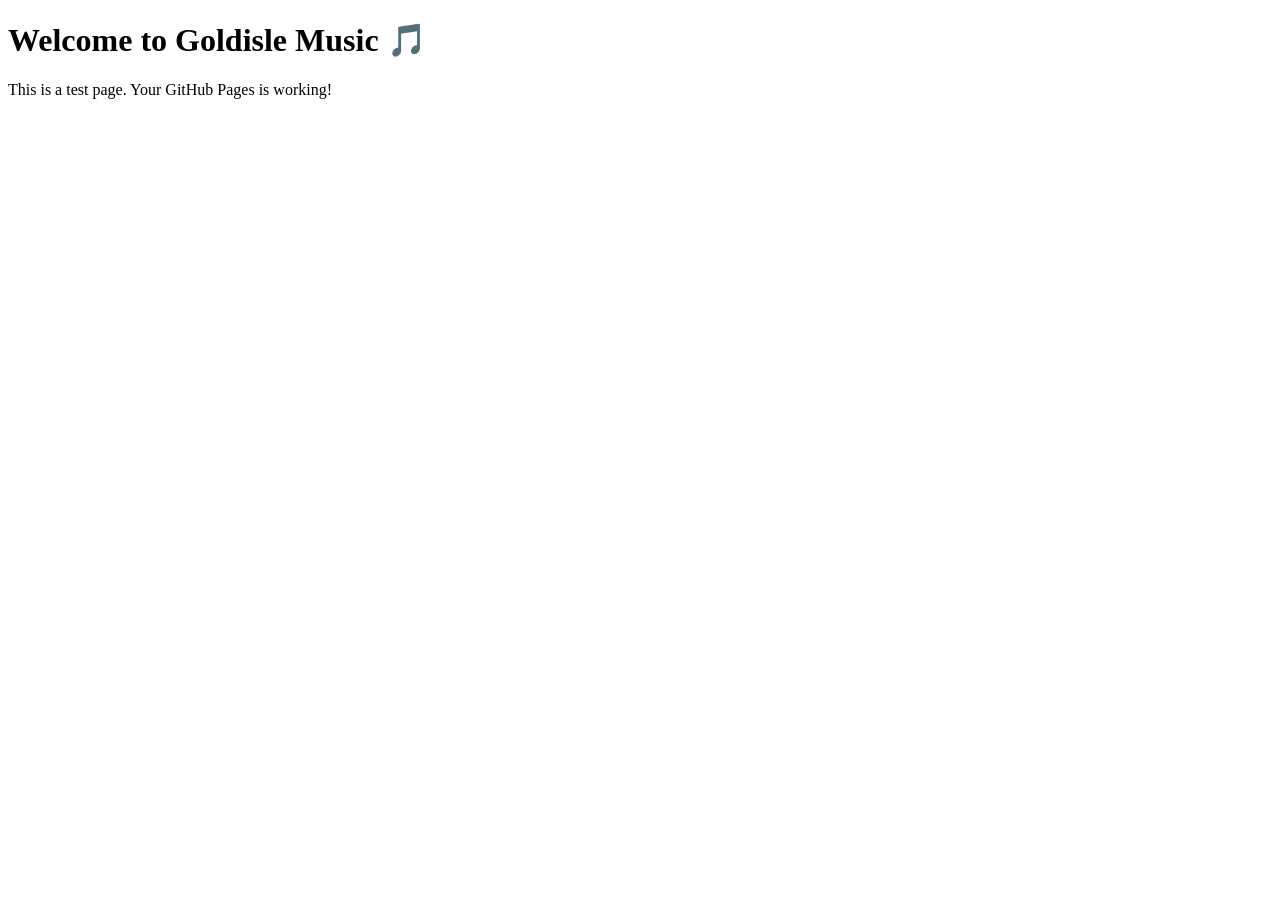
==== index.html @ 0a519125 "Create index.html" ====
<!DOCTYPE html>
<html>
<head>
  <meta charset="utf-8">
  <title>Goldisle Music</title>
</head>
<body>
  <h1>Welcome to Goldisle Music 🎵</h1>
  <p>This is a test page. Your GitHub Pages is working!</p>
</body>
</html>
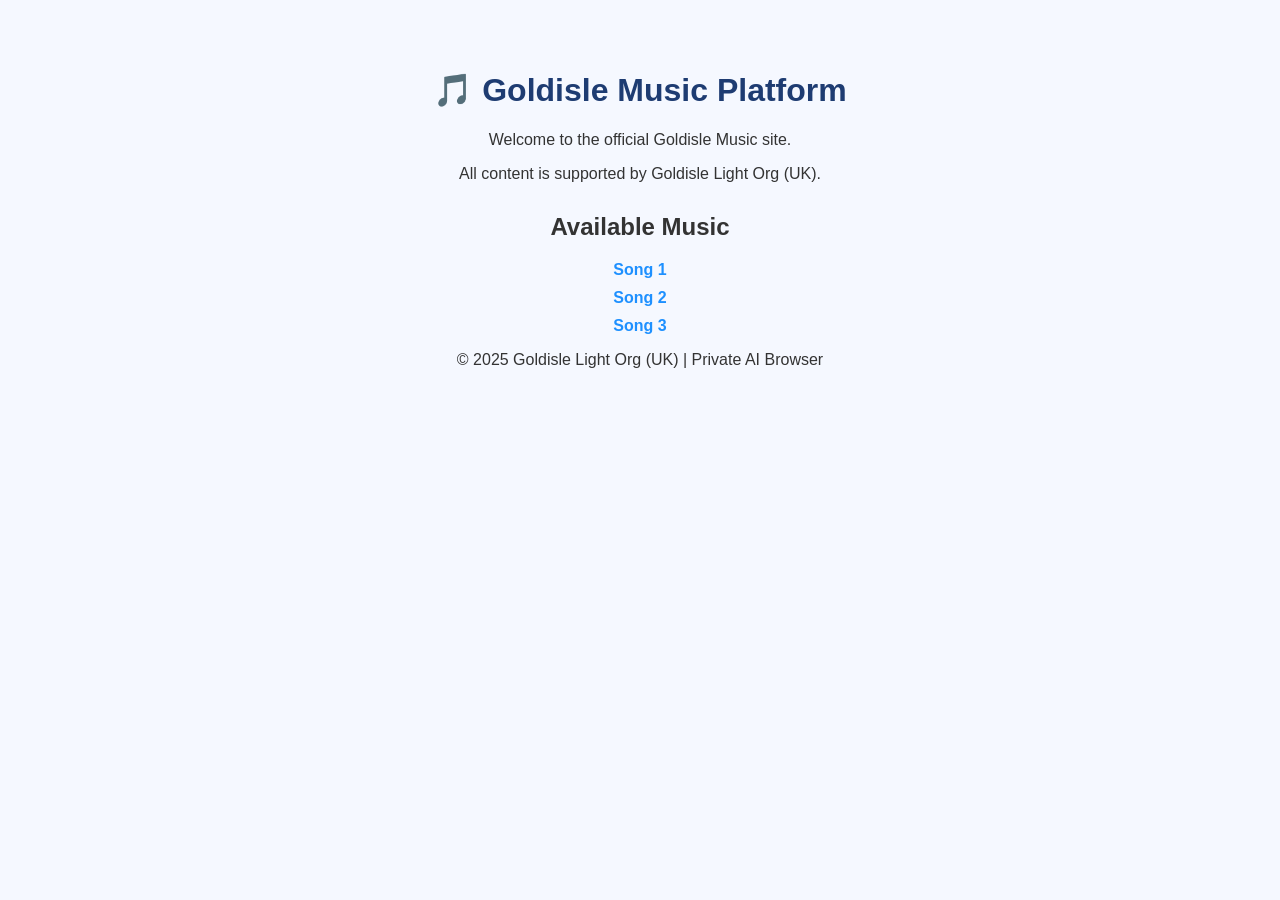
==== commit 02842e30: "Add files via upload" ====
--- a/index.html
+++ b/index.html
@@ -1,11 +1,52 @@
-<!DOCTYPE html>
-<html>
-<head>
-  <meta charset="utf-8">
-  <title>Goldisle Music</title>
-</head>
-<body>
-  <h1>Welcome to Goldisle Music 🎵</h1>
-  <p>This is a test page. Your GitHub Pages is working!</p>
-</body>
-</html>
+<!DOCTYPE html>
+<html lang="en">
+<head>
+    <meta charset="UTF-8">
+    <title>Goldisle Music</title>
+    <meta name="viewport" content="width=device-width, initial-scale=1.0">
+    <style>
+        body {
+            font-family: Arial, sans-serif;
+            background: #f5f8ff;
+            color: #333;
+            text-align: center;
+            margin: 0;
+            padding: 50px;
+        }
+        h1 {
+            color: #1e3c72;
+        }
+        a {
+            color: #1e90ff;
+            text-decoration: none;
+            font-weight: bold;
+        }
+        a:hover {
+            text-decoration: underline;
+        }
+        .media-list {
+            margin-top: 30px;
+        }
+        .media-list a {
+            display: block;
+            margin: 10px 0;
+        }
+    </style>
+</head>
+<body>
+    <h1>🎵 Goldisle Music Platform</h1>
+    <p>Welcome to the official Goldisle Music site.</p>
+    <p>All content is supported by Goldisle Light Org (UK).</p>
+
+    <div class="media-list">
+        <h2>Available Music</h2>
+        <a href="media/song1.mp3" target="_blank">Song 1</a>
+        <a href="media/song2.mp3" target="_blank">Song 2</a>
+        <a href="media/song3.mp3" target="_blank">Song 3</a>
+    </div>
+
+    <footer>
+        <p>© 2025 Goldisle Light Org (UK) | Private AI Browser</p>
+    </footer>
+</body>
+</html>
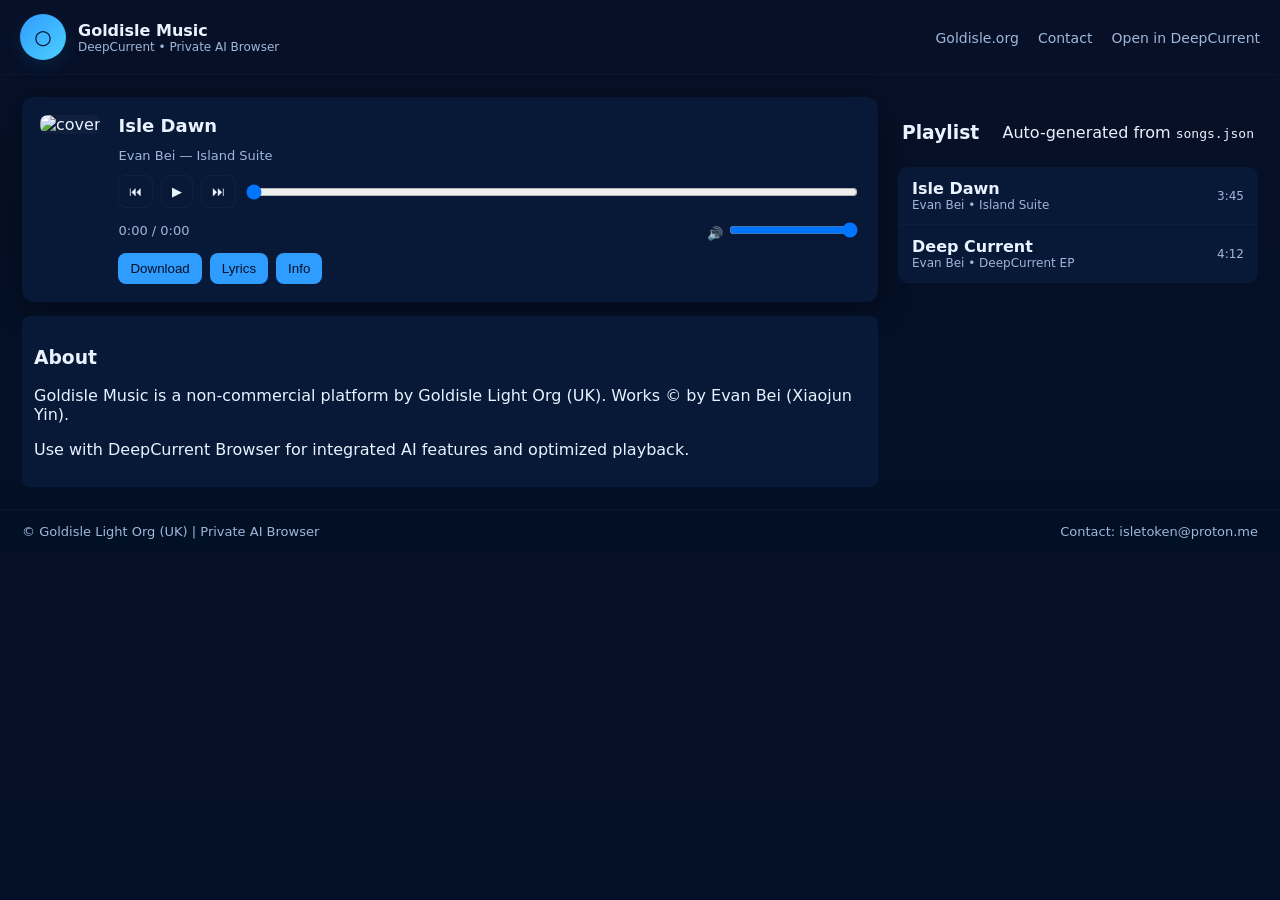
==== commit b3a411bc: "Update index.html" ====
--- a/index.html
+++ b/index.html
@@ -1,52 +1,95 @@
-<!DOCTYPE html>
+<!doctype html>
 <html lang="en">
 <head>
-    <meta charset="UTF-8">
-    <title>Goldisle Music</title>
-    <meta name="viewport" content="width=device-width, initial-scale=1.0">
-    <style>
-        body {
-            font-family: Arial, sans-serif;
-            background: #f5f8ff;
-            color: #333;
-            text-align: center;
-            margin: 0;
-            padding: 50px;
-        }
-        h1 {
-            color: #1e3c72;
-        }
-        a {
-            color: #1e90ff;
-            text-decoration: none;
-            font-weight: bold;
-        }
-        a:hover {
-            text-decoration: underline;
-        }
-        .media-list {
-            margin-top: 30px;
-        }
-        .media-list a {
-            display: block;
-            margin: 10px 0;
-        }
-    </style>
+  <meta charset="utf-8" />
+  <meta name="viewport" content="width=device-width,initial-scale=1" />
+  <title>Goldisle Music — DeepCurrent</title>
+  <link rel="stylesheet" href="styles.css" />
+  <meta name="description" content="Goldisle Music — Independent sounds. Private AI Browser companion." />
 </head>
 <body>
-    <h1>🎵 Goldisle Music Platform</h1>
-    <p>Welcome to the official Goldisle Music site.</p>
-    <p>All content is supported by Goldisle Light Org (UK).</p>
+  <header class="topbar">
+    <div class="brand">
+      <div class="logo-circle">○</div>
+      <div class="brand-text">
+        <div class="title">Goldisle Music</div>
+        <div class="subtitle">DeepCurrent • Private AI Browser</div>
+      </div>
+    </div>
+    <nav class="topnav">
+      <a href="../">Goldisle.org</a>
+      <a href="mailto:isletoken@proton.me">Contact</a>
+      <a id="open-in-deepcurrent" href="#">Open in DeepCurrent</a>
+    </nav>
+  </header>
 
-    <div class="media-list">
-        <h2>Available Music</h2>
-        <a href="media/song1.mp3" target="_blank">Song 1</a>
-        <a href="media/song2.mp3" target="_blank">Song 2</a>
-        <a href="media/song3.mp3" target="_blank">Song 3</a>
+  <main class="container">
+    <section class="left">
+      <div class="player-card">
+        <div class="cover">
+          <img id="cover-img" src="" alt="cover" />
+        </div>
+        <div class="player-controls">
+          <div id="track-title" class="track-title">No track selected</div>
+          <div id="track-artist" class="track-artist"></div>
+
+          <div class="controls">
+            <button id="prev-btn" title="Previous">⏮</button>
+            <button id="play-btn" title="Play/Pause">▶</button>
+            <button id="next-btn" title="Next">⏭</button>
+            <input id="seek" type="range" min="0" max="100" value="0" />
+          </div>
+
+          <div class="meta-row">
+            <div id="time-display">0:00 / 0:00</div>
+            <div class="volume">
+              🔊 <input id="volume" type="range" min="0" max="1" step="0.01" value="1" />
+            </div>
+          </div>
+
+          <div class="action-row">
+            <button id="download-btn">Download</button>
+            <button id="lyrics-btn">Lyrics</button>
+            <button id="info-btn">Info</button>
+          </div>
+        </div>
+      </div>
+
+      <section class="description">
+        <h3>About</h3>
+        <p>Goldisle Music is a non-commercial platform by Goldisle Light Org (UK). Works © by Evan Bei (Xiaojun Yin).</p>
+        <p>Use with DeepCurrent Browser for integrated AI features and optimized playback.</p>
+      </section>
+    </section>
+
+    <aside class="right">
+      <div class="playlist-header">
+        <h3>Playlist</h3>
+        <div class="playlist-sub">Auto-generated from <code>songs.json</code></div>
+      </div>
+      <ul id="playlist" class="playlist"></ul>
+    </aside>
+  </main>
+
+  <!-- Modal: Lyrics / Info -->
+  <div id="modal" class="modal hidden">
+    <div class="modal-inner">
+      <button id="modal-close" class="modal-close">✕</button>
+      <div id="modal-content"></div>
     </div>
+  </div>
 
-    <footer>
-        <p>© 2025 Goldisle Light Org (UK) | Private AI Browser</p>
-    </footer>
+  <footer class="footer">
+    <div>© Goldisle Light Org (UK) | Private AI Browser</div>
+    <div>Contact: isletoken@proton.me</div>
+  </footer>
+
+  <script src="player.js"></script>
+  <!-- Optionally register service worker -->
+  <script>
+    if ('serviceWorker' in navigator) {
+      navigator.serviceWorker.register('sw.js').catch(()=>{/*sw fail silently*/});
+    }
+  </script>
 </body>
 </html>
--- a/styles.css
+++ b/styles.css
@@ -0,0 +1,69 @@
+:root{
+  --bg:#071027;
+  --card:#081837;
+  --accent:#2f9cff;
+  --muted:#9fb7d9;
+  --glass: rgba(255,255,255,0.03);
+  --text:#e8f3ff;
+  --soft:#15314f;
+}
+*{box-sizing:border-box}
+body{
+  margin:0;
+  font-family:Inter,system-ui,Segoe UI,Roboto,"Helvetica Neue",Arial;
+  background: linear-gradient(180deg,var(--bg),#021026);
+  color:var(--text);
+  -webkit-font-smoothing:antialiased;
+}
+.topbar{
+  display:flex;
+  justify-content:space-between;
+  align-items:center;
+  padding:14px 20px;
+  border-bottom:1px solid rgba(255,255,255,0.03);
+  backdrop-filter: blur(6px);
+}
+.brand{display:flex;align-items:center;gap:12px}
+.logo-circle{
+  width:46px;height:46px;border-radius:50%;
+  background:linear-gradient(135deg,var(--accent),#4dd0ff);
+  display:flex;align-items:center;justify-content:center;color:#021025;font-weight:700;font-size:20px;
+  box-shadow:0 6px 18px rgba(47,156,255,0.12);
+}
+.brand-text .title{font-weight:700;font-size:16px}
+.brand-text .subtitle{font-size:12px;color:var(--muted)}
+.topnav a{color:var(--muted);margin-left:14px;text-decoration:none;font-size:14px}
+.container{
+  display:flex;
+  gap:20px;
+  padding:22px;
+}
+.left{flex:1;max-width:900px}
+.right{width:360px}
+.player-card{display:flex;gap:18px;background:var(--card);padding:18px;border-radius:12px;box-shadow:0 6px 30px rgba(0,0,0,0.4)}
+.cover img{width:220px;height:220px;object-fit:cover;border-radius:8px;background:var(--glass)}
+.player-controls{flex:1;display:flex;flex-direction:column;gap:12px}
+.track-title{font-size:18px;font-weight:700}
+.track-artist{font-size:13px;color:var(--muted)}
+.controls{display:flex;align-items:center;gap:8px}
+.controls button{background:transparent;border:1px solid rgba(255,255,255,0.04);padding:8px 10px;border-radius:8px;color:var(--text);cursor:pointer}
+.controls input[type=range]{flex:1}
+.meta-row{display:flex;justify-content:space-between;align-items:center;font-size:13px;color:var(--muted)}
+.action-row{display:flex;gap:8px}
+.action-row button{background:var(--accent);border:none;padding:8px 12px;border-radius:8px;color:#021025;cursor:pointer}
+.playlist{list-style:none;padding:0;margin:0;background:var(--card);border-radius:10px;overflow:auto;max-height:640px}
+.playlist li{padding:12px 14px;border-bottom:1px solid rgba(255,255,255,0.02);cursor:pointer;display:flex;justify-content:space-between;align-items:center}
+.playlist li:hover{background:rgba(255,255,255,0.02)}
+.playlist .meta{font-size:12px;color:var(--muted)}
+.description{margin-top:14px;background:var(--card);padding:12px;border-radius:8px}
+.footer{padding:14px 22px;border-top:1px solid rgba(255,255,255,0.03);display:flex;justify-content:space-between;color:var(--muted);font-size:13px}
+.modal{position:fixed;left:0;top:0;right:0;bottom:0;background:rgba(0,0,0,0.6);display:flex;align-items:center;justify-content:center;z-index:40}
+.modal.hidden{display:none}
+.modal-inner{background:#021226;padding:18px;border-radius:10px;max-width:780px;max-height:80vh;overflow:auto;border:1px solid rgba(255,255,255,0.03)}
+.modal-close{float:right;background:transparent;border:none;color:var(--muted);font-size:18px;cursor:pointer}
+.playlist-header{display:flex;justify-content:space-between;align-items:center;padding:6px 4px}
+@media (max-width:900px){
+  .container{flex-direction:column;padding:12px}
+  .right{width:100%}
+  .cover img{width:160px;height:160px}
+}
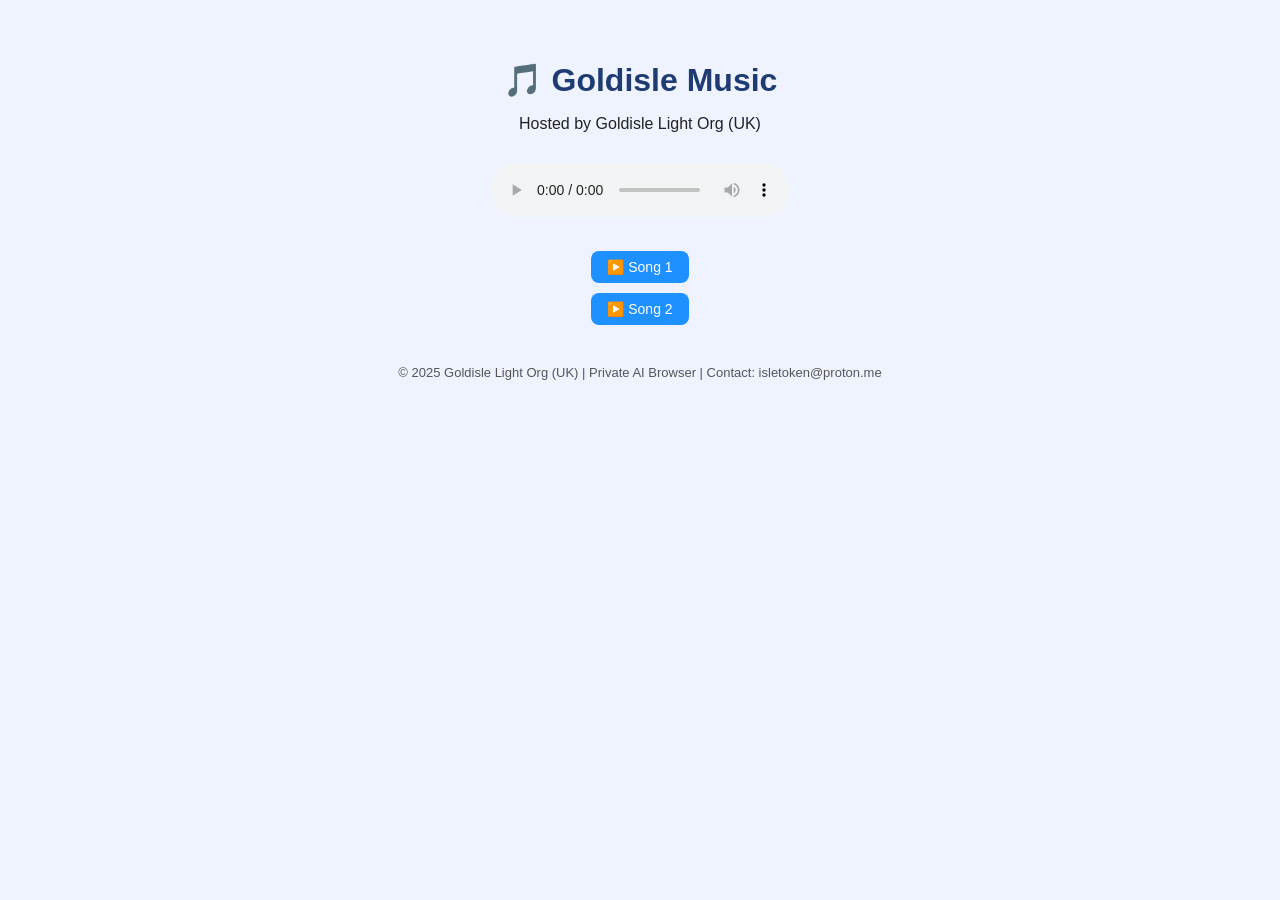
==== commit 589af971: "Update index.html" ====
--- a/index.html
+++ b/index.html
@@ -1,95 +1,77 @@
-<!doctype html>
+<!DOCTYPE html>
 <html lang="en">
 <head>
-  <meta charset="utf-8" />
-  <meta name="viewport" content="width=device-width,initial-scale=1" />
-  <title>Goldisle Music — DeepCurrent</title>
-  <link rel="stylesheet" href="styles.css" />
-  <meta name="description" content="Goldisle Music — Independent sounds. Private AI Browser companion." />
+    <meta charset="UTF-8">
+    <title>Goldisle Music</title>
+    <meta name="viewport" content="width=device-width, initial-scale=1.0">
+    <style>
+        body {
+            font-family: Arial, sans-serif;
+            background: #eef3ff;
+            color: #222;
+            text-align: center;
+            margin: 0;
+            padding: 40px;
+        }
+        h1 {
+            color: #1e3c72;
+            margin-bottom: 10px;
+        }
+        .player {
+            margin: 30px auto;
+        }
+        ul {
+            list-style: none;
+            padding: 0;
+        }
+        li {
+            margin: 10px 0;
+        }
+        button {
+            background-color: #1e90ff;
+            color: white;
+            border: none;
+            padding: 8px 16px;
+            border-radius: 8px;
+            cursor: pointer;
+            font-size: 14px;
+        }
+        button:hover {
+            background-color: #0d6efd;
+        }
+        footer {
+            margin-top: 40px;
+            font-size: 13px;
+            color: #555;
+        }
+    </style>
 </head>
 <body>
-  <header class="topbar">
-    <div class="brand">
-      <div class="logo-circle">○</div>
-      <div class="brand-text">
-        <div class="title">Goldisle Music</div>
-        <div class="subtitle">DeepCurrent • Private AI Browser</div>
-      </div>
+    <h1>🎵 Goldisle Music</h1>
+    <p>Hosted by Goldisle Light Org (UK)</p>
+
+    <div class="player">
+        <audio id="audioPlayer" controls>
+            <source src="media/song1.mp3" type="audio/mpeg">
+            Your browser does not support the audio element.
+        </audio>
     </div>
-    <nav class="topnav">
-      <a href="../">Goldisle.org</a>
-      <a href="mailto:isletoken@proton.me">Contact</a>
-      <a id="open-in-deepcurrent" href="#">Open in DeepCurrent</a>
-    </nav>
-  </header>
 
-  <main class="container">
-    <section class="left">
-      <div class="player-card">
-        <div class="cover">
-          <img id="cover-img" src="" alt="cover" />
-        </div>
-        <div class="player-controls">
-          <div id="track-title" class="track-title">No track selected</div>
-          <div id="track-artist" class="track-artist"></div>
+    <ul id="playlist">
+        <li><button onclick="playSong('media/song1.mp3')">▶️ Song 1</button></li>
+        <li><button onclick="playSong('media/song2.mp3')">▶️ Song 2</button></li>
+    </ul>
 
-          <div class="controls">
-            <button id="prev-btn" title="Previous">⏮</button>
-            <button id="play-btn" title="Play/Pause">▶</button>
-            <button id="next-btn" title="Next">⏭</button>
-            <input id="seek" type="range" min="0" max="100" value="0" />
-          </div>
+    <footer>
+        <p>© 2025 Goldisle Light Org (UK) | Private AI Browser | Contact: isletoken@proton.me</p>
+    </footer>
 
-          <div class="meta-row">
-            <div id="time-display">0:00 / 0:00</div>
-            <div class="volume">
-              🔊 <input id="volume" type="range" min="0" max="1" step="0.01" value="1" />
-            </div>
-          </div>
-
-          <div class="action-row">
-            <button id="download-btn">Download</button>
-            <button id="lyrics-btn">Lyrics</button>
-            <button id="info-btn">Info</button>
-          </div>
-        </div>
-      </div>
-
-      <section class="description">
-        <h3>About</h3>
-        <p>Goldisle Music is a non-commercial platform by Goldisle Light Org (UK). Works © by Evan Bei (Xiaojun Yin).</p>
-        <p>Use with DeepCurrent Browser for integrated AI features and optimized playback.</p>
-      </section>
-    </section>
-
-    <aside class="right">
-      <div class="playlist-header">
-        <h3>Playlist</h3>
-        <div class="playlist-sub">Auto-generated from <code>songs.json</code></div>
-      </div>
-      <ul id="playlist" class="playlist"></ul>
-    </aside>
-  </main>
-
-  <!-- Modal: Lyrics / Info -->
-  <div id="modal" class="modal hidden">
-    <div class="modal-inner">
-      <button id="modal-close" class="modal-close">✕</button>
-      <div id="modal-content"></div>
-    </div>
-  </div>
-
-  <footer class="footer">
-    <div>© Goldisle Light Org (UK) | Private AI Browser</div>
-    <div>Contact: isletoken@proton.me</div>
-  </footer>
-
-  <script src="player.js"></script>
-  <!-- Optionally register service worker -->
-  <script>
-    if ('serviceWorker' in navigator) {
-      navigator.serviceWorker.register('sw.js').catch(()=>{/*sw fail silently*/});
-    }
-  </script>
+    <script>
+        const player = document.getElementById("audioPlayer");
+        function playSong(src) {
+            player.src = src;
+            player.play();
+        }
+    </script>
 </body>
 </html>
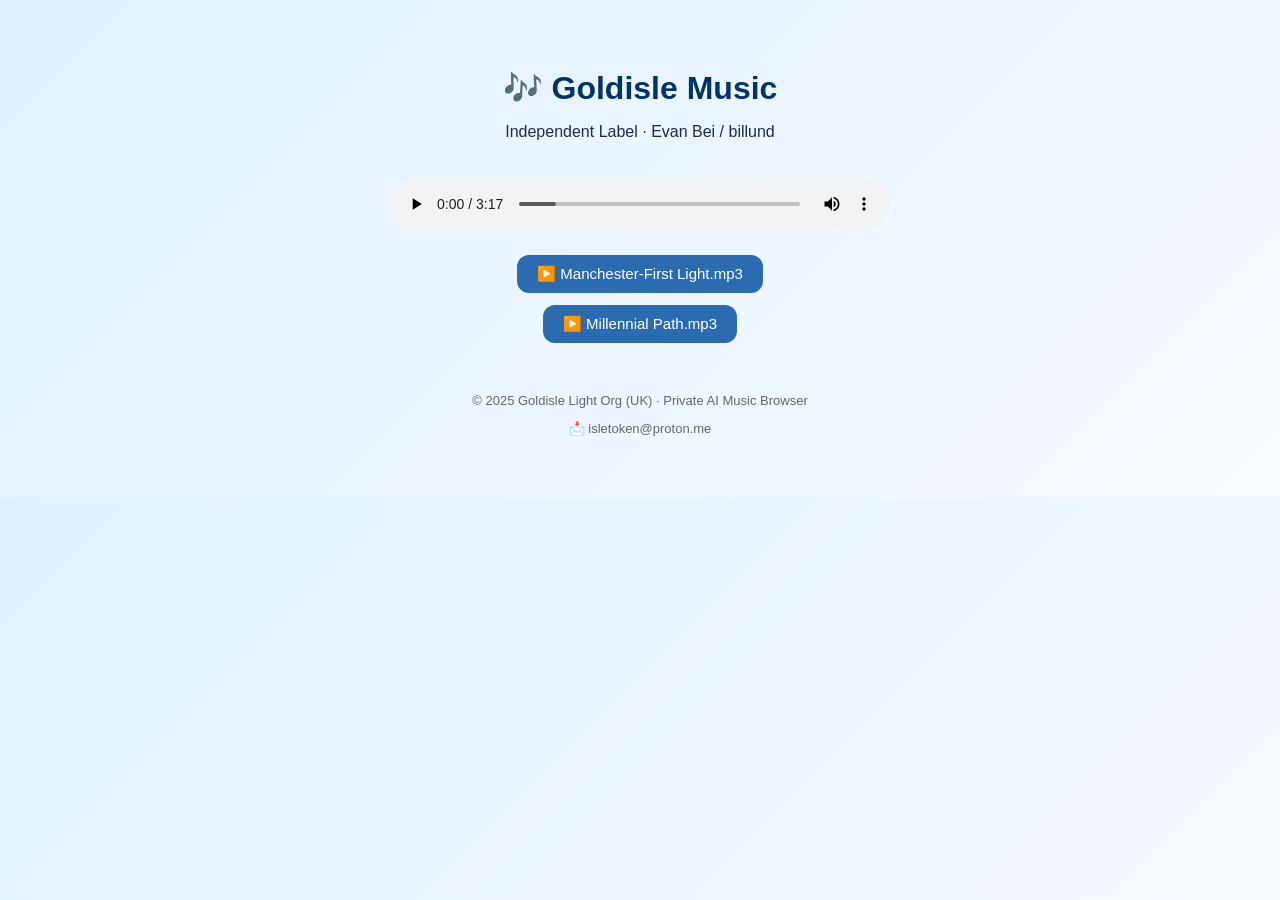
==== commit 9d9efdb3: "Update index.html" ====
--- a/index.html
+++ b/index.html
@@ -2,76 +2,113 @@
 <html lang="en">
 <head>
     <meta charset="UTF-8">
-    <title>Goldisle Music</title>
+    <title>Goldisle Music Player</title>
     <meta name="viewport" content="width=device-width, initial-scale=1.0">
     <style>
         body {
-            font-family: Arial, sans-serif;
-            background: #eef3ff;
-            color: #222;
+            font-family: "Segoe UI", Arial, sans-serif;
+            background: linear-gradient(135deg, #e0f0ff, #f8fbff);
+            color: #1e2a4a;
             text-align: center;
-            margin: 0;
-            padding: 40px;
+            padding: 40px 10px;
         }
         h1 {
-            color: #1e3c72;
+            color: #003366;
             margin-bottom: 10px;
+            font-weight: 600;
         }
-        .player {
-            margin: 30px auto;
-        }
-        ul {
+        #playlist {
             list-style: none;
             padding: 0;
+            margin-top: 20px;
         }
         li {
-            margin: 10px 0;
+            margin: 12px 0;
         }
         button {
-            background-color: #1e90ff;
+            background-color: #2b6cb0;
             color: white;
             border: none;
-            padding: 8px 16px;
-            border-radius: 8px;
+            padding: 10px 20px;
+            border-radius: 12px;
+            font-size: 15px;
             cursor: pointer;
-            font-size: 14px;
+            transition: all 0.2s ease-in-out;
         }
         button:hover {
-            background-color: #0d6efd;
+            background-color: #1e4e8c;
+            transform: scale(1.05);
+        }
+        audio {
+            margin-top: 20px;
+            width: 80%;
+            max-width: 500px;
         }
         footer {
-            margin-top: 40px;
+            margin-top: 50px;
             font-size: 13px;
-            color: #555;
+            color: #666;
         }
     </style>
 </head>
 <body>
-    <h1>🎵 Goldisle Music</h1>
-    <p>Hosted by Goldisle Light Org (UK)</p>
+    <h1>🎶 Goldisle Music</h1>
+    <p>Independent Label · Evan Bei / billund</p>
 
-    <div class="player">
-        <audio id="audioPlayer" controls>
-            <source src="media/song1.mp3" type="audio/mpeg">
-            Your browser does not support the audio element.
-        </audio>
-    </div>
+    <audio id="player" controls>
+        <source src="" type="audio/mpeg">
+        Your browser does not support audio playback.
+    </audio>
 
-    <ul id="playlist">
-        <li><button onclick="playSong('media/song1.mp3')">▶️ Song 1</button></li>
-        <li><button onclick="playSong('media/song2.mp3')">▶️ Song 2</button></li>
-    </ul>
+    <ul id="playlist"></ul>
 
     <footer>
-        <p>© 2025 Goldisle Light Org (UK) | Private AI Browser | Contact: isletoken@proton.me</p>
+        <p>© 2025 Goldisle Light Org (UK) · Private AI Music Browser</p>
+        <p>📩 isletoken@proton.me</p>
     </footer>
 
     <script>
-        const player = document.getElementById("audioPlayer");
-        function playSong(src) {
-            player.src = src;
-            player.play();
+        // 自动扫描 media 文件夹
+        async function loadPlaylist() {
+            const playlist = document.getElementById("playlist");
+            const player = document.getElementById("player");
+
+            try {
+                // 读取 GitHub Pages 的 media 文件夹索引
+                const response = await fetch("media/");
+                const text = await response.text();
+
+                // 解析文件名
+                const matches = Array.from(text.matchAll(/href="([^"]+\.(mp3|wav|ogg))"/g));
+                const files = matches.map(m => m[1]);
+
+                if (files.length === 0) {
+                    playlist.innerHTML = "<li>No songs found in /media</li>";
+                    return;
+                }
+
+                // 动态生成播放列表
+                files.forEach(file => {
+                    const li = document.createElement("li");
+                    const btn = document.createElement("button");
+                    btn.textContent = "▶️ " + decodeURIComponent(file);
+                    btn.onclick = () => {
+                        player.src = "media/" + file;
+                        player.play();
+                    };
+                    li.appendChild(btn);
+                    playlist.appendChild(li);
+                });
+
+                // 默认加载第一首
+                player.src = "media/" + files[0];
+
+            } catch (e) {
+                playlist.innerHTML = "<li>⚠️ Unable to load playlist. GitHub Pages may block directory listing.</li>";
+            }
         }
+
+        loadPlaylist();
     </script>
 </body>
 </html>
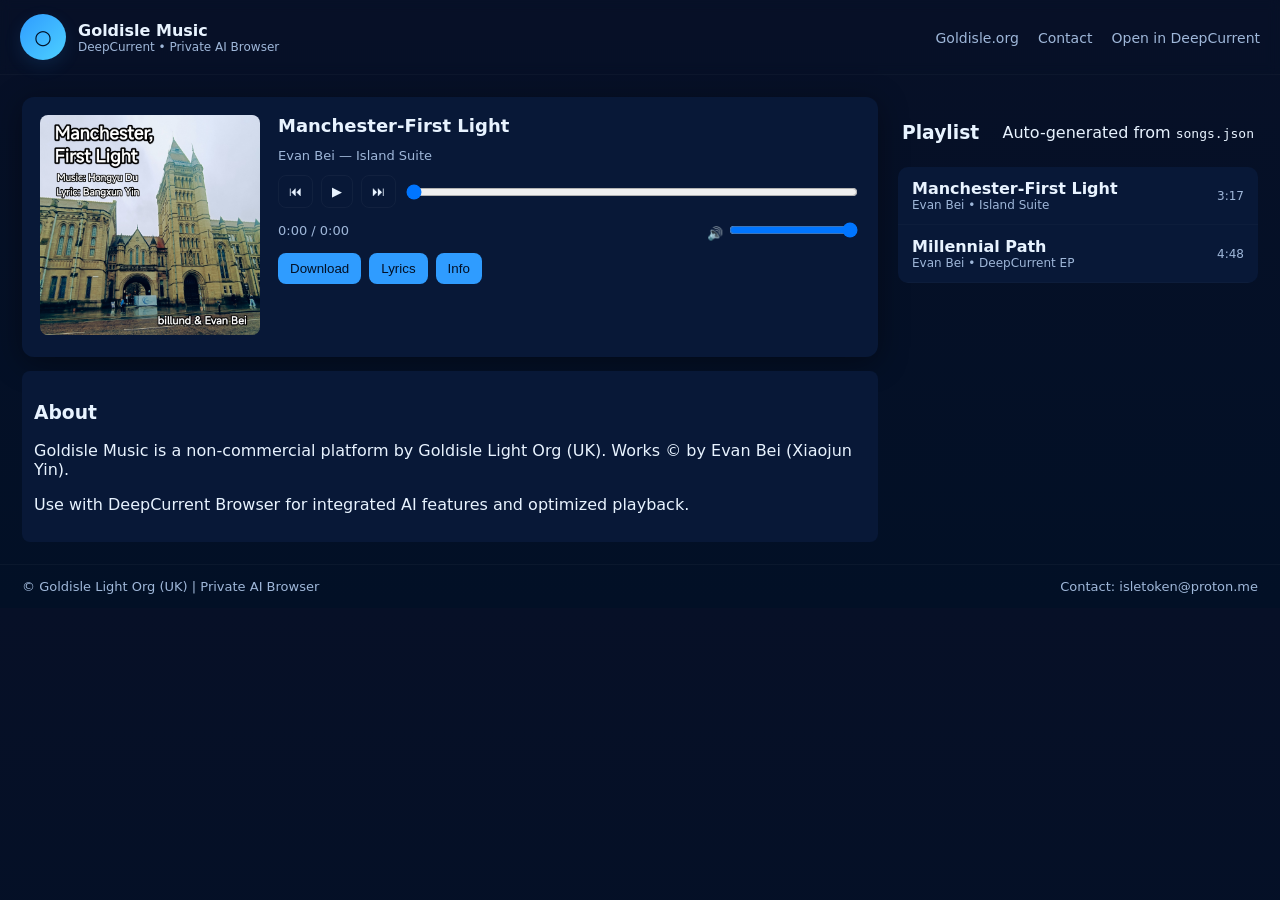
==== commit 7b7ad2e4: "Update index.html" ====
--- a/index.html
+++ b/index.html
@@ -1,114 +1,95 @@
-<!DOCTYPE html>
+<!doctype html>
 <html lang="en">
 <head>
-    <meta charset="UTF-8">
-    <title>Goldisle Music Player</title>
-    <meta name="viewport" content="width=device-width, initial-scale=1.0">
-    <style>
-        body {
-            font-family: "Segoe UI", Arial, sans-serif;
-            background: linear-gradient(135deg, #e0f0ff, #f8fbff);
-            color: #1e2a4a;
-            text-align: center;
-            padding: 40px 10px;
-        }
-        h1 {
-            color: #003366;
-            margin-bottom: 10px;
-            font-weight: 600;
-        }
-        #playlist {
-            list-style: none;
-            padding: 0;
-            margin-top: 20px;
-        }
-        li {
-            margin: 12px 0;
-        }
-        button {
-            background-color: #2b6cb0;
-            color: white;
-            border: none;
-            padding: 10px 20px;
-            border-radius: 12px;
-            font-size: 15px;
-            cursor: pointer;
-            transition: all 0.2s ease-in-out;
-        }
-        button:hover {
-            background-color: #1e4e8c;
-            transform: scale(1.05);
-        }
-        audio {
-            margin-top: 20px;
-            width: 80%;
-            max-width: 500px;
-        }
-        footer {
-            margin-top: 50px;
-            font-size: 13px;
-            color: #666;
-        }
-    </style>
+  <meta charset="utf-8" />
+  <meta name="viewport" content="width=device-width,initial-scale=1" />
+  <title>Goldisle Music — DeepCurrent</title>
+  <link rel="stylesheet" href="styles.css" />
+  <meta name="description" content="Goldisle Music — Independent sounds. Private AI Browser companion." />
 </head>
 <body>
-    <h1>🎶 Goldisle Music</h1>
-    <p>Independent Label · Evan Bei / billund</p>
+  <header class="topbar">
+    <div class="brand">
+      <div class="logo-circle">○</div>
+      <div class="brand-text">
+        <div class="title">Goldisle Music</div>
+        <div class="subtitle">DeepCurrent • Private AI Browser</div>
+      </div>
+    </div>
+    <nav class="topnav">
+      <a href="../">Goldisle.org</a>
+      <a href="mailto:isletoken@proton.me">Contact</a>
+      <a id="open-in-deepcurrent" href="#">Open in DeepCurrent</a>
+    </nav>
+  </header>
 
-    <audio id="player" controls>
-        <source src="" type="audio/mpeg">
-        Your browser does not support audio playback.
-    </audio>
+  <main class="container">
+    <section class="left">
+      <div class="player-card">
+        <div class="cover">
+          <img id="cover-img" src="" alt="cover" />
+        </div>
+        <div class="player-controls">
+          <div id="track-title" class="track-title">No track selected</div>
+          <div id="track-artist" class="track-artist"></div>
 
-    <ul id="playlist"></ul>
+          <div class="controls">
+            <button id="prev-btn" title="Previous">⏮</button>
+            <button id="play-btn" title="Play/Pause">▶</button>
+            <button id="next-btn" title="Next">⏭</button>
+            <input id="seek" type="range" min="0" max="100" value="0" />
+          </div>
 
-    <footer>
-        <p>© 2025 Goldisle Light Org (UK) · Private AI Music Browser</p>
-        <p>📩 isletoken@proton.me</p>
-    </footer>
+          <div class="meta-row">
+            <div id="time-display">0:00 / 0:00</div>
+            <div class="volume">
+              🔊 <input id="volume" type="range" min="0" max="1" step="0.01" value="1" />
+            </div>
+          </div>
 
-    <script>
-        // 自动扫描 media 文件夹
-        async function loadPlaylist() {
-            const playlist = document.getElementById("playlist");
-            const player = document.getElementById("player");
+          <div class="action-row">
+            <button id="download-btn">Download</button>
+            <button id="lyrics-btn">Lyrics</button>
+            <button id="info-btn">Info</button>
+          </div>
+        </div>
+      </div>
 
-            try {
-                // 读取 GitHub Pages 的 media 文件夹索引
-                const response = await fetch("media/");
-                const text = await response.text();
+      <section class="description">
+        <h3>About</h3>
+        <p>Goldisle Music is a non-commercial platform by Goldisle Light Org (UK). Works © by Evan Bei (Xiaojun Yin).</p>
+        <p>Use with DeepCurrent Browser for integrated AI features and optimized playback.</p>
+      </section>
+    </section>
 
-                // 解析文件名
-                const matches = Array.from(text.matchAll(/href="([^"]+\.(mp3|wav|ogg))"/g));
-                const files = matches.map(m => m[1]);
+    <aside class="right">
+      <div class="playlist-header">
+        <h3>Playlist</h3>
+        <div class="playlist-sub">Auto-generated from <code>songs.json</code></div>
+      </div>
+      <ul id="playlist" class="playlist"></ul>
+    </aside>
+  </main>
 
-                if (files.length === 0) {
-                    playlist.innerHTML = "<li>No songs found in /media</li>";
-                    return;
-                }
+  <!-- Modal: Lyrics / Info -->
+  <div id="modal" class="modal hidden">
+    <div class="modal-inner">
+      <button id="modal-close" class="modal-close">✕</button>
+      <div id="modal-content"></div>
+    </div>
+  </div>
 
-                // 动态生成播放列表
-                files.forEach(file => {
-                    const li = document.createElement("li");
-                    const btn = document.createElement("button");
-                    btn.textContent = "▶️ " + decodeURIComponent(file);
-                    btn.onclick = () => {
-                        player.src = "media/" + file;
-                        player.play();
-                    };
-                    li.appendChild(btn);
-                    playlist.appendChild(li);
-                });
+  <footer class="footer">
+    <div>© Goldisle Light Org (UK) | Private AI Browser</div>
+    <div>Contact: isletoken@proton.me</div>
+  </footer>
 
-                // 默认加载第一首
-                player.src = "media/" + files[0];
-
-            } catch (e) {
-                playlist.innerHTML = "<li>⚠️ Unable to load playlist. GitHub Pages may block directory listing.</li>";
-            }
-        }
-
-        loadPlaylist();
-    </script>
+  <script src="player.js"></script>
+  <!-- Optionally register service worker -->
+  <script>
+    if ('serviceWorker' in navigator) {
+      navigator.serviceWorker.register('sw.js').catch(()=>{/*sw fail silently*/});
+    }
+  </script>
 </body>
 </html>
--- a/styles.css
+++ b/styles.css
@@ -0,0 +1,69 @@
+:root{
+  --bg:#071027;
+  --card:#081837;
+  --accent:#2f9cff;
+  --muted:#9fb7d9;
+  --glass: rgba(255,255,255,0.03);
+  --text:#e8f3ff;
+  --soft:#15314f;
+}
+*{box-sizing:border-box}
+body{
+  margin:0;
+  font-family:Inter,system-ui,Segoe UI,Roboto,"Helvetica Neue",Arial;
+  background: linear-gradient(180deg,var(--bg),#021026);
+  color:var(--text);
+  -webkit-font-smoothing:antialiased;
+}
+.topbar{
+  display:flex;
+  justify-content:space-between;
+  align-items:center;
+  padding:14px 20px;
+  border-bottom:1px solid rgba(255,255,255,0.03);
+  backdrop-filter: blur(6px);
+}
+.brand{display:flex;align-items:center;gap:12px}
+.logo-circle{
+  width:46px;height:46px;border-radius:50%;
+  background:linear-gradient(135deg,var(--accent),#4dd0ff);
+  display:flex;align-items:center;justify-content:center;color:#021025;font-weight:700;font-size:20px;
+  box-shadow:0 6px 18px rgba(47,156,255,0.12);
+}
+.brand-text .title{font-weight:700;font-size:16px}
+.brand-text .subtitle{font-size:12px;color:var(--muted)}
+.topnav a{color:var(--muted);margin-left:14px;text-decoration:none;font-size:14px}
+.container{
+  display:flex;
+  gap:20px;
+  padding:22px;
+}
+.left{flex:1;max-width:900px}
+.right{width:360px}
+.player-card{display:flex;gap:18px;background:var(--card);padding:18px;border-radius:12px;box-shadow:0 6px 30px rgba(0,0,0,0.4)}
+.cover img{width:220px;height:220px;object-fit:cover;border-radius:8px;background:var(--glass)}
+.player-controls{flex:1;display:flex;flex-direction:column;gap:12px}
+.track-title{font-size:18px;font-weight:700}
+.track-artist{font-size:13px;color:var(--muted)}
+.controls{display:flex;align-items:center;gap:8px}
+.controls button{background:transparent;border:1px solid rgba(255,255,255,0.04);padding:8px 10px;border-radius:8px;color:var(--text);cursor:pointer}
+.controls input[type=range]{flex:1}
+.meta-row{display:flex;justify-content:space-between;align-items:center;font-size:13px;color:var(--muted)}
+.action-row{display:flex;gap:8px}
+.action-row button{background:var(--accent);border:none;padding:8px 12px;border-radius:8px;color:#021025;cursor:pointer}
+.playlist{list-style:none;padding:0;margin:0;background:var(--card);border-radius:10px;overflow:auto;max-height:640px}
+.playlist li{padding:12px 14px;border-bottom:1px solid rgba(255,255,255,0.02);cursor:pointer;display:flex;justify-content:space-between;align-items:center}
+.playlist li:hover{background:rgba(255,255,255,0.02)}
+.playlist .meta{font-size:12px;color:var(--muted)}
+.description{margin-top:14px;background:var(--card);padding:12px;border-radius:8px}
+.footer{padding:14px 22px;border-top:1px solid rgba(255,255,255,0.03);display:flex;justify-content:space-between;color:var(--muted);font-size:13px}
+.modal{position:fixed;left:0;top:0;right:0;bottom:0;background:rgba(0,0,0,0.6);display:flex;align-items:center;justify-content:center;z-index:40}
+.modal.hidden{display:none}
+.modal-inner{background:#021226;padding:18px;border-radius:10px;max-width:780px;max-height:80vh;overflow:auto;border:1px solid rgba(255,255,255,0.03)}
+.modal-close{float:right;background:transparent;border:none;color:var(--muted);font-size:18px;cursor:pointer}
+.playlist-header{display:flex;justify-content:space-between;align-items:center;padding:6px 4px}
+@media (max-width:900px){
+  .container{flex-direction:column;padding:12px}
+  .right{width:100%}
+  .cover img{width:160px;height:160px}
+}
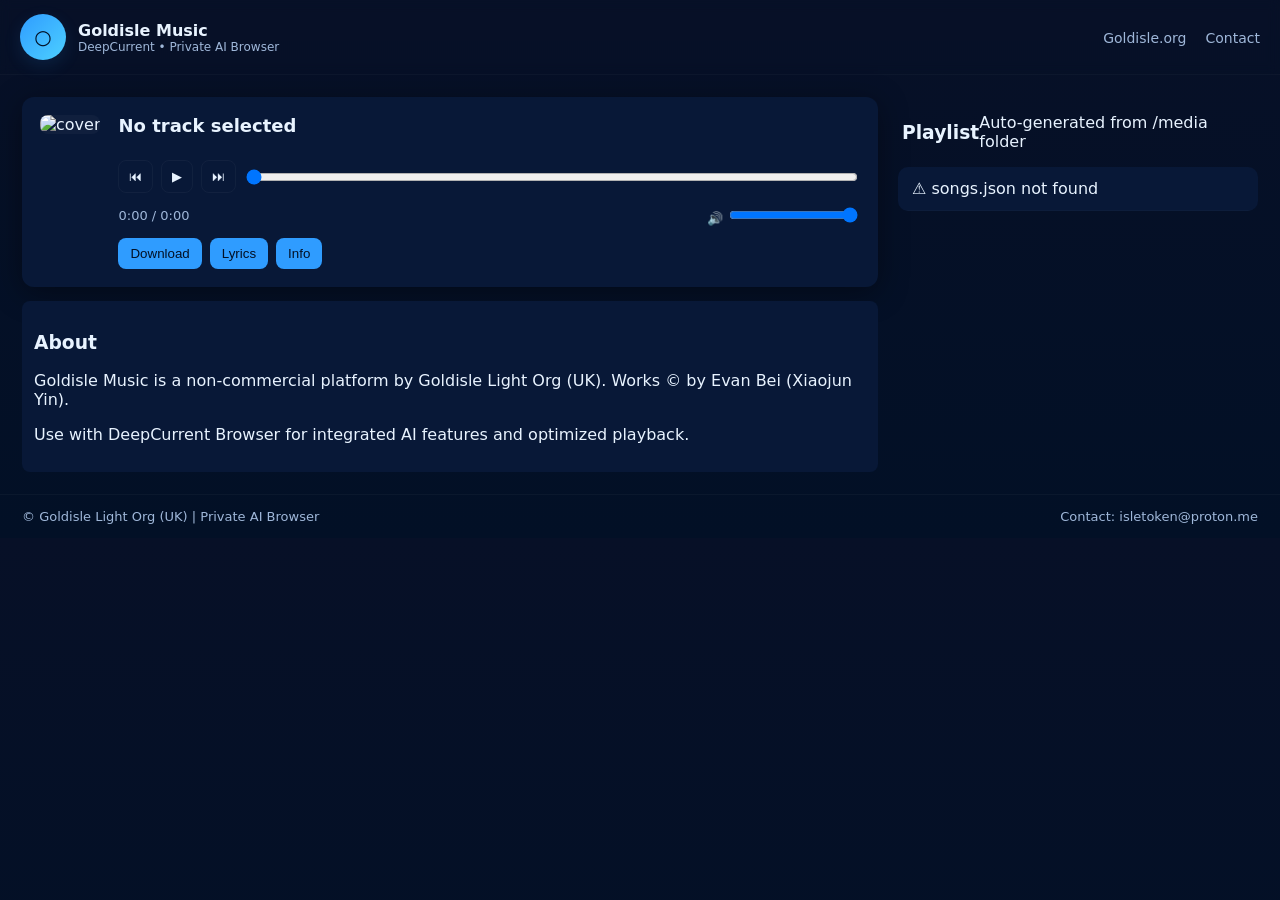
==== commit f2c6acb7: "Update index.html" ====
--- a/index.html
+++ b/index.html
@@ -19,7 +19,6 @@
     <nav class="topnav">
       <a href="../">Goldisle.org</a>
       <a href="mailto:isletoken@proton.me">Contact</a>
-      <a id="open-in-deepcurrent" href="#">Open in DeepCurrent</a>
     </nav>
   </header>
 
@@ -65,13 +64,12 @@
     <aside class="right">
       <div class="playlist-header">
         <h3>Playlist</h3>
-        <div class="playlist-sub">Auto-generated from <code>songs.json</code></div>
+        <div class="playlist-sub">Auto-generated from /media folder</div>
       </div>
       <ul id="playlist" class="playlist"></ul>
     </aside>
   </main>
 
-  <!-- Modal: Lyrics / Info -->
   <div id="modal" class="modal hidden">
     <div class="modal-inner">
       <button id="modal-close" class="modal-close">✕</button>
@@ -85,11 +83,5 @@
   </footer>
 
   <script src="player.js"></script>
-  <!-- Optionally register service worker -->
-  <script>
-    if ('serviceWorker' in navigator) {
-      navigator.serviceWorker.register('sw.js').catch(()=>{/*sw fail silently*/});
-    }
-  </script>
 </body>
 </html>
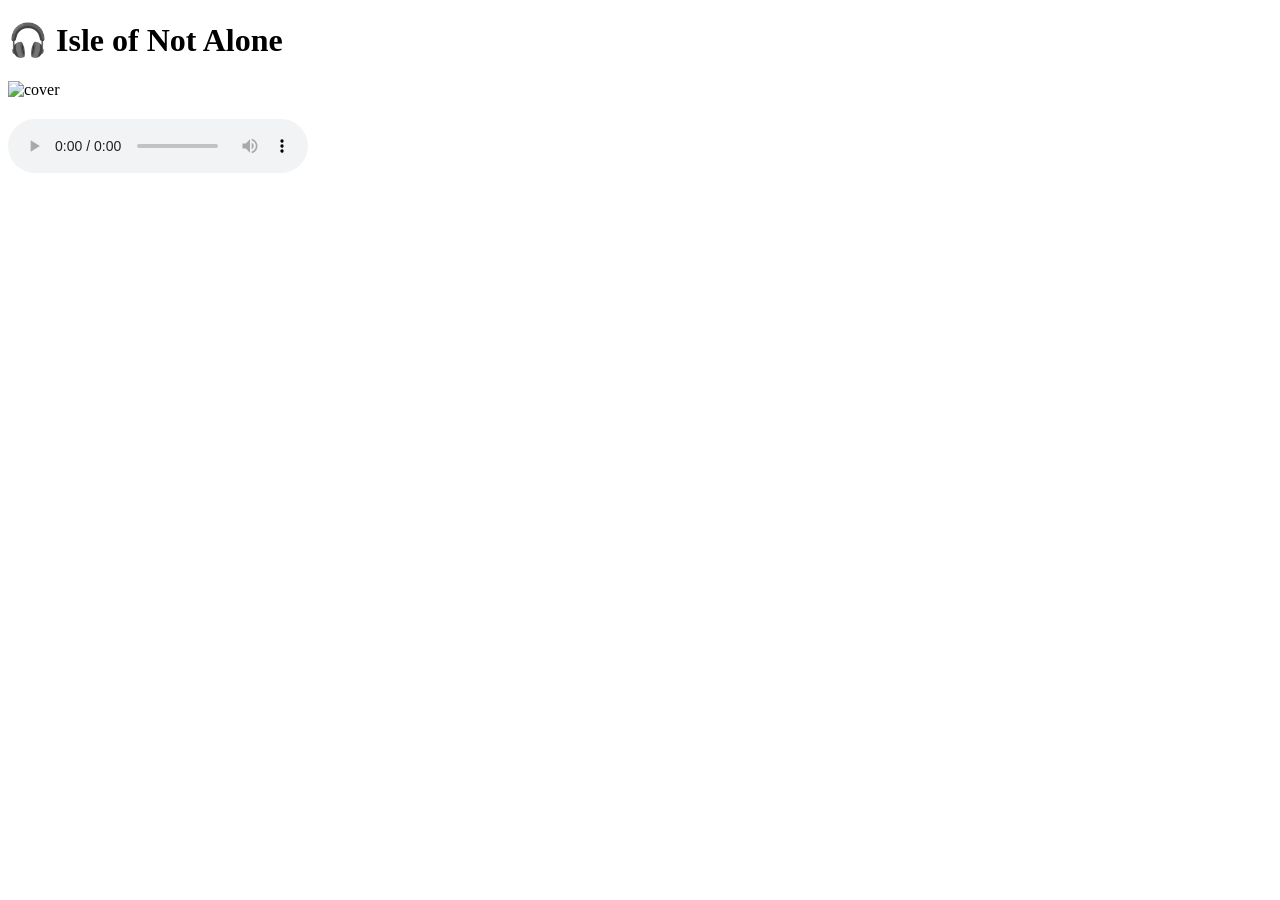
==== commit 9ff22a4d: "Update index.html" ====
--- a/index.html
+++ b/index.html
@@ -1,87 +1,20 @@
-<!doctype html>
-<html lang="en">
+<!DOCTYPE html>
+<html lang="zh">
 <head>
-  <meta charset="utf-8" />
-  <meta name="viewport" content="width=device-width,initial-scale=1" />
-  <title>Goldisle Music — DeepCurrent</title>
-  <link rel="stylesheet" href="styles.css" />
-  <meta name="description" content="Goldisle Music — Independent sounds. Private AI Browser companion." />
+  <meta charset="UTF-8" />
+  <meta name="viewport" content="width=device-width, initial-scale=1.0" />
+  <title>Isle of Not Alone · Music</title>
+  <link rel="stylesheet" href="style.css" />
 </head>
 <body>
-  <header class="topbar">
-    <div class="brand">
-      <div class="logo-circle">○</div>
-      <div class="brand-text">
-        <div class="title">Goldisle Music</div>
-        <div class="subtitle">DeepCurrent • Private AI Browser</div>
-      </div>
-    </div>
-    <nav class="topnav">
-      <a href="../">Goldisle.org</a>
-      <a href="mailto:isletoken@proton.me">Contact</a>
-    </nav>
-  </header>
-
-  <main class="container">
-    <section class="left">
-      <div class="player-card">
-        <div class="cover">
-          <img id="cover-img" src="" alt="cover" />
-        </div>
-        <div class="player-controls">
-          <div id="track-title" class="track-title">No track selected</div>
-          <div id="track-artist" class="track-artist"></div>
-
-          <div class="controls">
-            <button id="prev-btn" title="Previous">⏮</button>
-            <button id="play-btn" title="Play/Pause">▶</button>
-            <button id="next-btn" title="Next">⏭</button>
-            <input id="seek" type="range" min="0" max="100" value="0" />
-          </div>
-
-          <div class="meta-row">
-            <div id="time-display">0:00 / 0:00</div>
-            <div class="volume">
-              🔊 <input id="volume" type="range" min="0" max="1" step="0.01" value="1" />
-            </div>
-          </div>
-
-          <div class="action-row">
-            <button id="download-btn">Download</button>
-            <button id="lyrics-btn">Lyrics</button>
-            <button id="info-btn">Info</button>
-          </div>
-        </div>
-      </div>
-
-      <section class="description">
-        <h3>About</h3>
-        <p>Goldisle Music is a non-commercial platform by Goldisle Light Org (UK). Works © by Evan Bei (Xiaojun Yin).</p>
-        <p>Use with DeepCurrent Browser for integrated AI features and optimized playback.</p>
-      </section>
-    </section>
-
-    <aside class="right">
-      <div class="playlist-header">
-        <h3>Playlist</h3>
-        <div class="playlist-sub">Auto-generated from /media folder</div>
-      </div>
-      <ul id="playlist" class="playlist"></ul>
-    </aside>
-  </main>
-
-  <div id="modal" class="modal hidden">
-    <div class="modal-inner">
-      <button id="modal-close" class="modal-close">✕</button>
-      <div id="modal-content"></div>
-    </div>
+  <h1>🎧 Isle of Not Alone</h1>
+  <div id="song-list"></div>
+  <div id="player">
+    <img id="cover" src="" alt="cover" />
+    <h2 id="title"></h2>
+    <pre id="lyrics"></pre>
+    <audio id="audio" controls></audio>
   </div>
-
-  <footer class="footer">
-    <div>© Goldisle Light Org (UK) | Private AI Browser</div>
-    <div>Contact: isletoken@proton.me</div>
-  </footer>
-
   <script src="player.js"></script>
 </body>
 </html>
